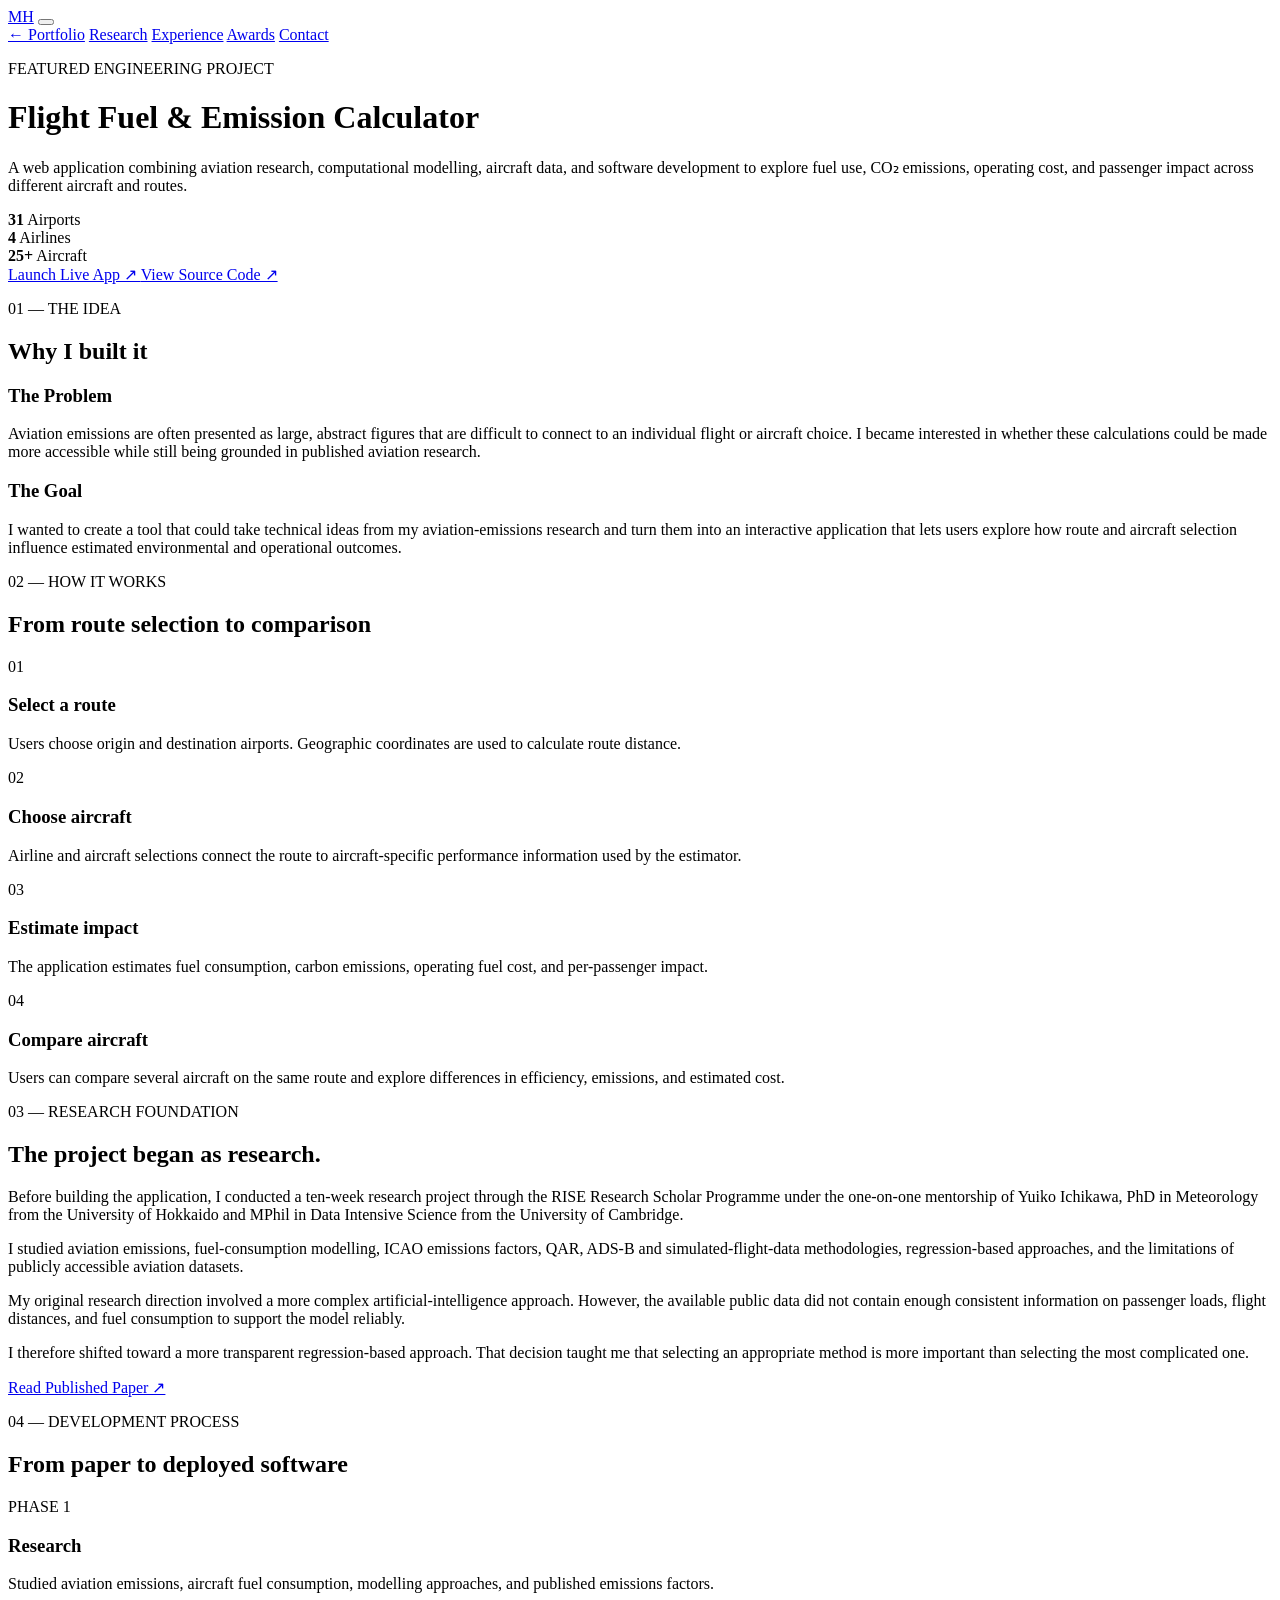
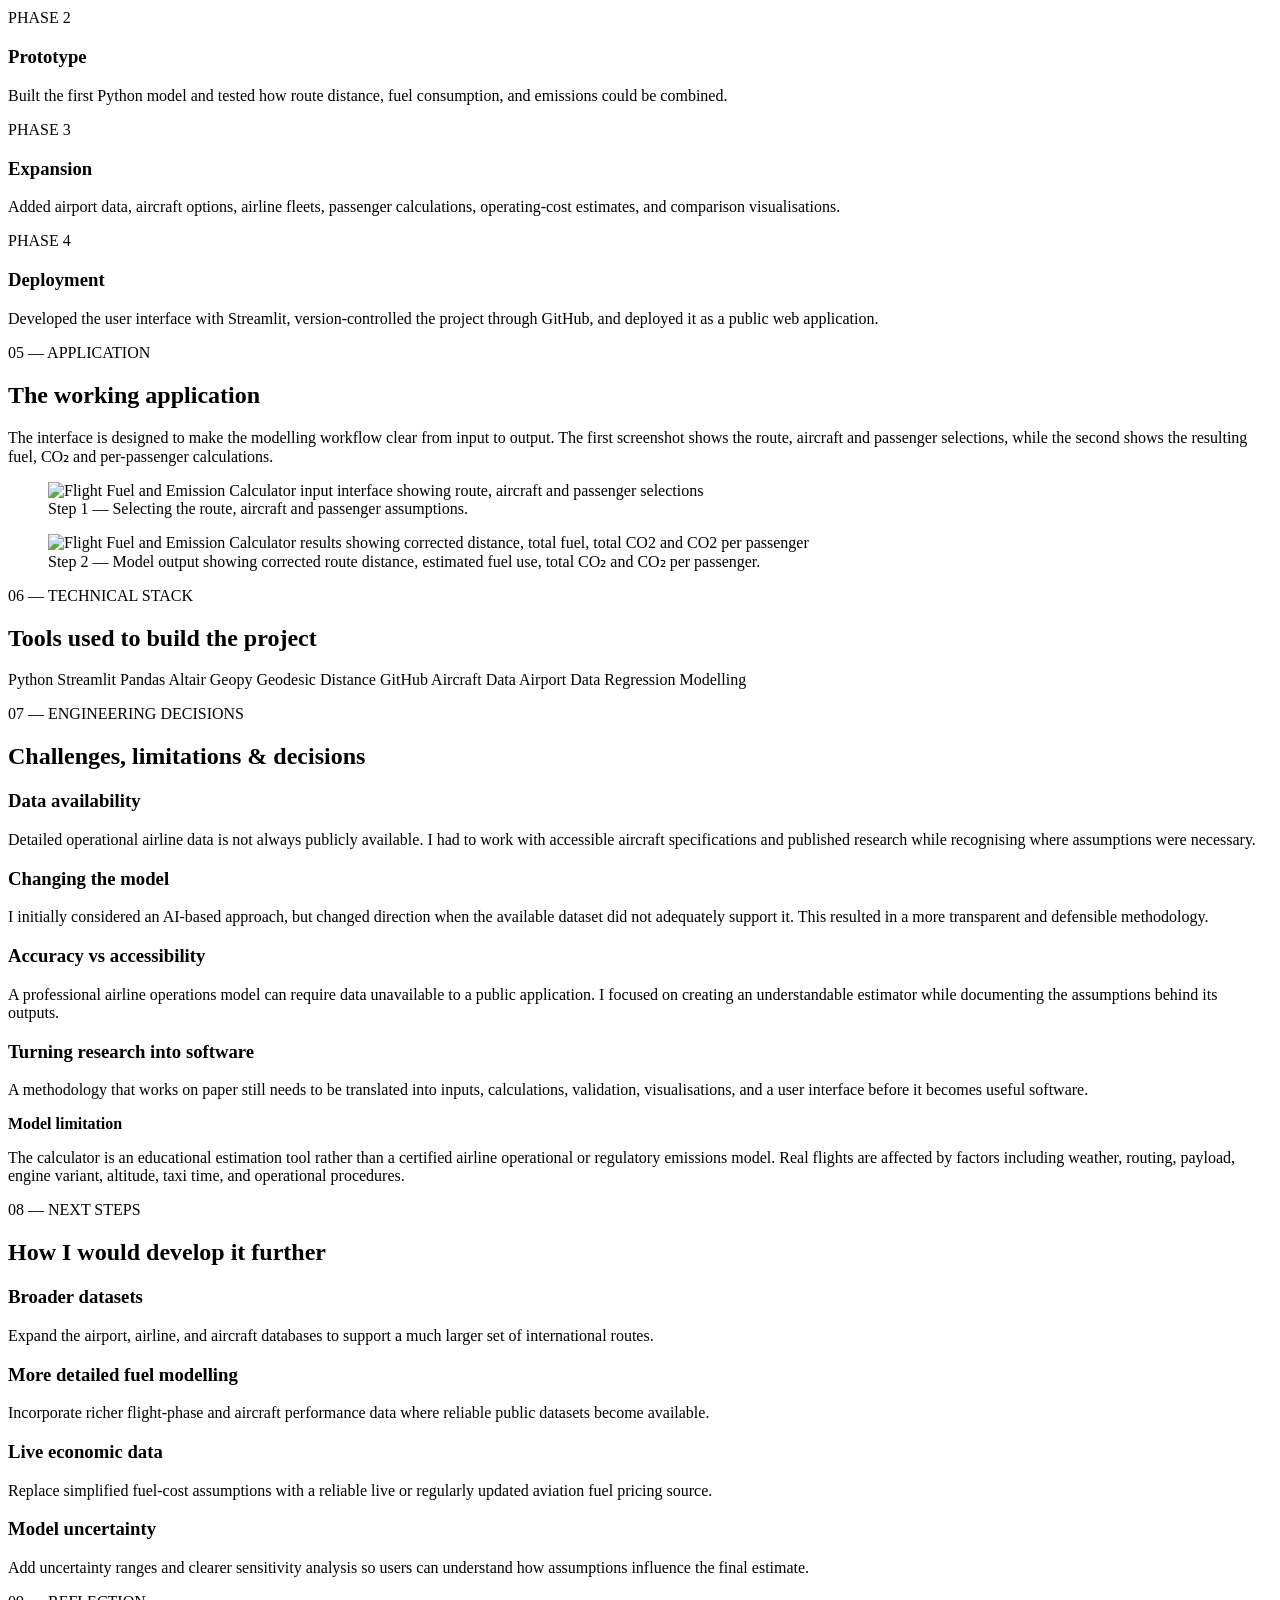
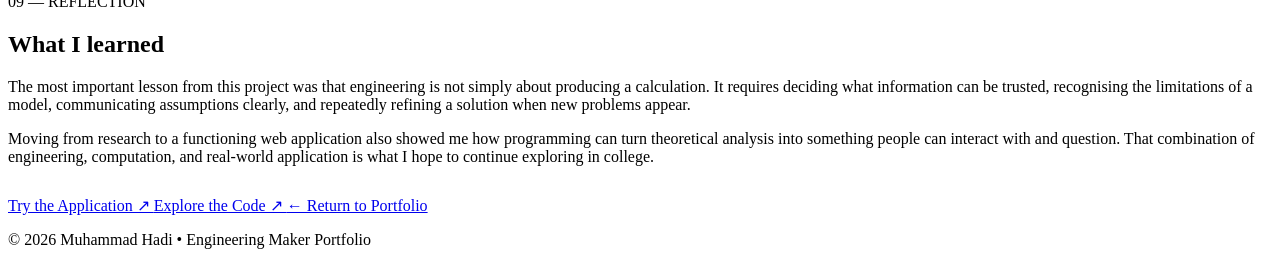
==== project.html @ b0a64456 "Update project.html" ====
<!DOCTYPE html>
<html lang="en">

<head>

    <meta charset="UTF-8">

    <meta name="viewport" content="width=device-width, initial-scale=1.0">

    <title>
        Flight Fuel & Emission Calculator | Muhammad Hadi
    </title>

    <meta
        name="description"
        content="A detailed case study of Muhammad Hadi's Flight Fuel and Emission Calculator, combining aviation research, computational modelling, and software development."
    >

    <link rel="preconnect" href="https://fonts.googleapis.com">

    <link rel="preconnect" href="https://fonts.gstatic.com" crossorigin>

    <link
        href="https://fonts.googleapis.com/css2?family=Poppins:wght@300;400;500;600;700;800&display=swap"
        rel="stylesheet"
    >

    <link rel="stylesheet" href="style.css">

</head>


<body>


<!-- NAVIGATION -->

<nav class="site-nav project-page-nav">

    <div class="nav-inner">

        <a class="brand" href="index.html">MH</a>

        <button
            class="menu-toggle"
            aria-label="Open navigation menu"
            aria-expanded="false"
            aria-controls="site-menu"
        >

            <span></span>
            <span></span>
            <span></span>

        </button>


        <div class="nav-links" id="site-menu">

            <a href="index.html">← Portfolio</a>

            <a href="index.html#research">Research</a>

            <a href="index.html#experience">Experience</a>

            <a href="index.html#awards">Awards</a>

            <a href="index.html#contact">Contact</a>

        </div>

    </div>

</nav>


<!-- PROJECT HERO -->

<header class="project-hero">

    <div class="project-hero-inner">

        <p class="eyebrow light-eyebrow">
            FEATURED ENGINEERING PROJECT
        </p>

        <h1>
            Flight Fuel &
            Emission Calculator
        </h1>

        <p>
            A web application combining aviation research,
            computational modelling, aircraft data, and software
            development to explore fuel use, CO₂ emissions,
            operating cost, and passenger impact across different
            aircraft and routes.
        </p>


        <div class="project-stats">

            <div class="stat">
                <strong>31</strong>
                <span>Airports</span>
            </div>

            <div class="stat">
                <strong>4</strong>
                <span>Airlines</span>
            </div>

            <div class="stat">
                <strong>25+</strong>
                <span>Aircraft</span>
            </div>

        </div>


        <div class="button-row">

            <a
                href="https://flight-emissions-app-g4cgwpxcgribp68v5itqky.streamlit.app/"
                target="_blank"
                rel="noopener noreferrer"
                class="btn"
            >
                Launch Live App ↗
            </a>

            <a
                href="https://github.com/mhadijaz69/flight-emissions-app"
                target="_blank"
                rel="noopener noreferrer"
                class="btn secondary"
            >
                View Source Code ↗
            </a>

        </div>

    </div>

</header>


<main>


<!-- WHY -->

<section class="case-section">

    <p class="eyebrow">01 — THE IDEA</p>

    <h2>
        Why I built it
    </h2>


    <div class="case-grid">

        <article class="case-card">

            <h3>The Problem</h3>

            <p>
                Aviation emissions are often presented as large,
                abstract figures that are difficult to connect to
                an individual flight or aircraft choice. I became
                interested in whether these calculations could be
                made more accessible while still being grounded in
                published aviation research.
            </p>

        </article>


        <article class="case-card">

            <h3>The Goal</h3>

            <p>
                I wanted to create a tool that could take technical
                ideas from my aviation-emissions research and turn
                them into an interactive application that lets
                users explore how route and aircraft selection
                influence estimated environmental and operational
                outcomes.
            </p>

        </article>

    </div>

</section>


<!-- HOW IT WORKS -->

<section class="case-section">

    <p class="eyebrow">02 — HOW IT WORKS</p>

    <h2>
        From route selection to comparison
    </h2>


    <div class="process-grid">

        <article class="process-card">

            <span class="process-number">01</span>

            <h3>Select a route</h3>

            <p>
                Users choose origin and destination airports.
                Geographic coordinates are used to calculate
                route distance.
            </p>

        </article>


        <article class="process-card">

            <span class="process-number">02</span>

            <h3>Choose aircraft</h3>

            <p>
                Airline and aircraft selections connect the route
                to aircraft-specific performance information used
                by the estimator.
            </p>

        </article>


        <article class="process-card">

            <span class="process-number">03</span>

            <h3>Estimate impact</h3>

            <p>
                The application estimates fuel consumption,
                carbon emissions, operating fuel cost, and
                per-passenger impact.
            </p>

        </article>


        <article class="process-card">

            <span class="process-number">04</span>

            <h3>Compare aircraft</h3>

            <p>
                Users can compare several aircraft on the same
                route and explore differences in efficiency,
                emissions, and estimated cost.
            </p>

        </article>

    </div>

</section>


<!-- RESEARCH -->

<section class="case-section">

    <p class="eyebrow">03 — RESEARCH FOUNDATION</p>

    <h2>
        The project began as research.
    </h2>

   <p>
    Before building the application, I conducted a ten-week research
    project through the RISE Research Scholar Programme under the
    one-on-one mentorship of Yuiko Ichikawa, PhD in Meteorology from
    the University of Hokkaido and MPhil in Data Intensive Science
    from the University of Cambridge.
</p>

<p>
    I studied aviation emissions, fuel-consumption modelling, ICAO
    emissions factors, QAR, ADS-B and simulated-flight-data methodologies,
    regression-based approaches, and the limitations of publicly accessible
    aviation datasets.
</p>

    <p>
        My original research direction involved a more complex
        artificial-intelligence approach. However, the available
        public data did not contain enough consistent information
        on passenger loads, flight distances, and fuel consumption
        to support the model reliably.
    </p>

    <p>
        I therefore shifted toward a more transparent
        regression-based approach. That decision taught me that
        selecting an appropriate method is more important than
        selecting the most complicated one.
    </p>


    <div class="button-row">

        <a
            href="https://www.ijfmr.com/research-paper.php?id=67871"
            target="_blank"
            rel="noopener noreferrer"
            class="btn"
        >
            Read Published Paper ↗
        </a>

    </div>

</section>


<!-- DEVELOPMENT -->

<section class="case-section">

    <p class="eyebrow">04 — DEVELOPMENT PROCESS</p>

    <h2>
        From paper to deployed software
    </h2>


    <div class="process-grid">

        <article class="process-card">

            <span class="process-number">PHASE 1</span>

            <h3>Research</h3>

            <p>
                Studied aviation emissions, aircraft fuel
                consumption, modelling approaches, and published
                emissions factors.
            </p>

        </article>


        <article class="process-card">

            <span class="process-number">PHASE 2</span>

            <h3>Prototype</h3>

            <p>
                Built the first Python model and tested how route
                distance, fuel consumption, and emissions could be
                combined.
            </p>

        </article>


        <article class="process-card">

            <span class="process-number">PHASE 3</span>

            <h3>Expansion</h3>

            <p>
                Added airport data, aircraft options, airline
                fleets, passenger calculations, operating-cost
                estimates, and comparison visualisations.
            </p>

        </article>


        <article class="process-card">

            <span class="process-number">PHASE 4</span>

            <h3>Deployment</h3>

            <p>
                Developed the user interface with Streamlit,
                version-controlled the project through GitHub,
                and deployed it as a public web application.
            </p>

        </article>

    </div>

</section>


<!-- SCREENSHOT -->

<section class="case-section">

    <p class="eyebrow">05 — APPLICATION</p>

    <h2>
        The working application
    </h2>

    <p>
        The interface is designed to make the modelling workflow clear
        from input to output. The first screenshot shows the route,
        aircraft and passenger selections, while the second shows the
        resulting fuel, CO₂ and per-passenger calculations.
    </p>

    <div class="project-screenshots">

        <figure>
            <img
                src="app-input.png"
                alt="Flight Fuel and Emission Calculator input interface showing route, aircraft and passenger selections"
            >

            <figcaption>
                Step 1 — Selecting the route, aircraft and passenger assumptions.
            </figcaption>
        </figure>

        <figure>
            <img
                src="app-output.png"
                alt="Flight Fuel and Emission Calculator results showing corrected distance, total fuel, total CO2 and CO2 per passenger"
            >

            <figcaption>
                Step 2 — Model output showing corrected route distance,
                estimated fuel use, total CO₂ and CO₂ per passenger.
            </figcaption>
        </figure>

    </div>

</section>


<!-- TECH STACK -->

<section class="case-section">

    <p class="eyebrow">06 — TECHNICAL STACK</p>

    <h2>
        Tools used to build the project
    </h2>


    <div class="skill-tags">

        <span>Python</span>
        <span>Streamlit</span>
        <span>Pandas</span>
        <span>Altair</span>
        <span>Geopy</span>
        <span>Geodesic Distance</span>
        <span>GitHub</span>
        <span>Aircraft Data</span>
        <span>Airport Data</span>
        <span>Regression Modelling</span>

    </div>

</section>


<!-- CHALLENGES -->

<section class="case-section">

    <p class="eyebrow">07 — ENGINEERING DECISIONS</p>

    <h2>
        Challenges, limitations & decisions
    </h2>


    <div class="case-grid">

        <article class="case-card">

            <h3>Data availability</h3>

            <p>
                Detailed operational airline data is not always
                publicly available. I had to work with accessible
                aircraft specifications and published research
                while recognising where assumptions were necessary.
            </p>

        </article>


        <article class="case-card">

            <h3>Changing the model</h3>

            <p>
                I initially considered an AI-based approach, but
                changed direction when the available dataset did
                not adequately support it. This resulted in a more
                transparent and defensible methodology.
            </p>

        </article>


        <article class="case-card">

            <h3>Accuracy vs accessibility</h3>

            <p>
                A professional airline operations model can require
                data unavailable to a public application. I focused
                on creating an understandable estimator while
                documenting the assumptions behind its outputs.
            </p>

        </article>


        <article class="case-card">

            <h3>Turning research into software</h3>

            <p>
                A methodology that works on paper still needs to be
                translated into inputs, calculations, validation,
                visualisations, and a user interface before it
                becomes useful software.
            </p>

        </article>

    </div>


    <div class="model-note">

        <strong>Model limitation</strong>

        <p>
            The calculator is an educational estimation tool rather
            than a certified airline operational or regulatory
            emissions model. Real flights are affected by factors
            including weather, routing, payload, engine variant,
            altitude, taxi time, and operational procedures.
        </p>

    </div>

</section>


<!-- FUTURE -->

<section class="case-section">

    <p class="eyebrow">08 — NEXT STEPS</p>

    <h2>
        How I would develop it further
    </h2>


    <div class="case-grid">

        <article class="case-card">

            <h3>Broader datasets</h3>

            <p>
                Expand the airport, airline, and aircraft databases
                to support a much larger set of international routes.
            </p>

        </article>


        <article class="case-card">

            <h3>More detailed fuel modelling</h3>

            <p>
                Incorporate richer flight-phase and aircraft
                performance data where reliable public datasets
                become available.
            </p>

        </article>


        <article class="case-card">

            <h3>Live economic data</h3>

            <p>
                Replace simplified fuel-cost assumptions with a
                reliable live or regularly updated aviation fuel
                pricing source.
            </p>

        </article>


        <article class="case-card">

            <h3>Model uncertainty</h3>

            <p>
                Add uncertainty ranges and clearer sensitivity
                analysis so users can understand how assumptions
                influence the final estimate.
            </p>

        </article>

    </div>

</section>


<!-- LEARNING -->

<section class="case-section">

    <p class="eyebrow">09 — REFLECTION</p>

    <h2>
        What I learned
    </h2>

    <p>
        The most important lesson from this project was that
        engineering is not simply about producing a calculation.
        It requires deciding what information can be trusted,
        recognising the limitations of a model, communicating
        assumptions clearly, and repeatedly refining a solution
        when new problems appear.
    </p>

    <p>
        Moving from research to a functioning web application also
        showed me how programming can turn theoretical analysis into
        something people can interact with and question. That
        combination of engineering, computation, and real-world
        application is what I hope to continue exploring in college.
    </p>


    <div class="button-row" style="margin-top: 30px;">

        <a
            href="https://flight-emissions-app-g4cgwpxcgribp68v5itqky.streamlit.app/"
            target="_blank"
            rel="noopener noreferrer"
            class="btn"
        >
            Try the Application ↗
        </a>

        <a
            href="https://github.com/mhadijaz69/flight-emissions-app"
            target="_blank"
            rel="noopener noreferrer"
            class="btn dark-btn"
        >
            Explore the Code ↗
        </a>

        <a href="index.html" class="text-link">
            ← Return to Portfolio
        </a>

    </div>

</section>


</main>


<footer>

    <p>
        © <span id="year">2026</span> Muhammad Hadi
        • Engineering Maker Portfolio
    </p>

</footer>


<script src="script.js"></script>

</body>

</html>
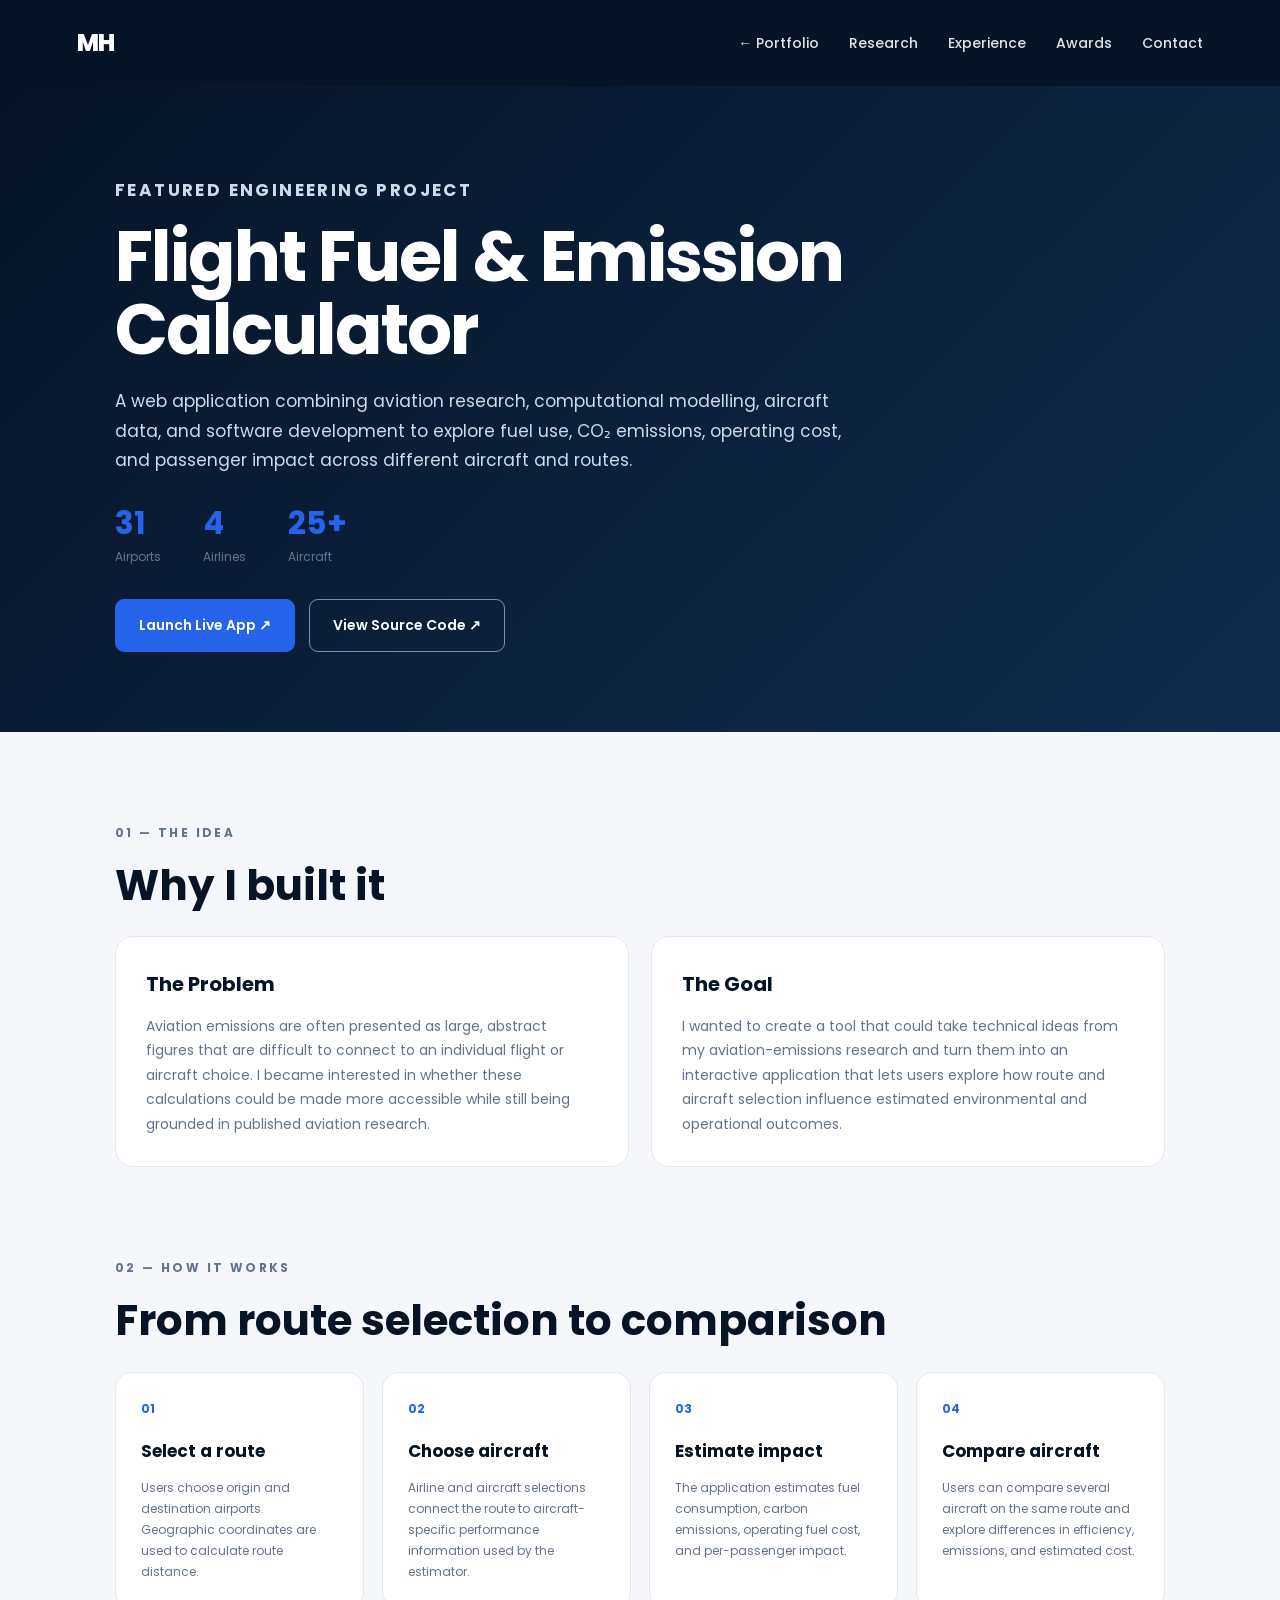
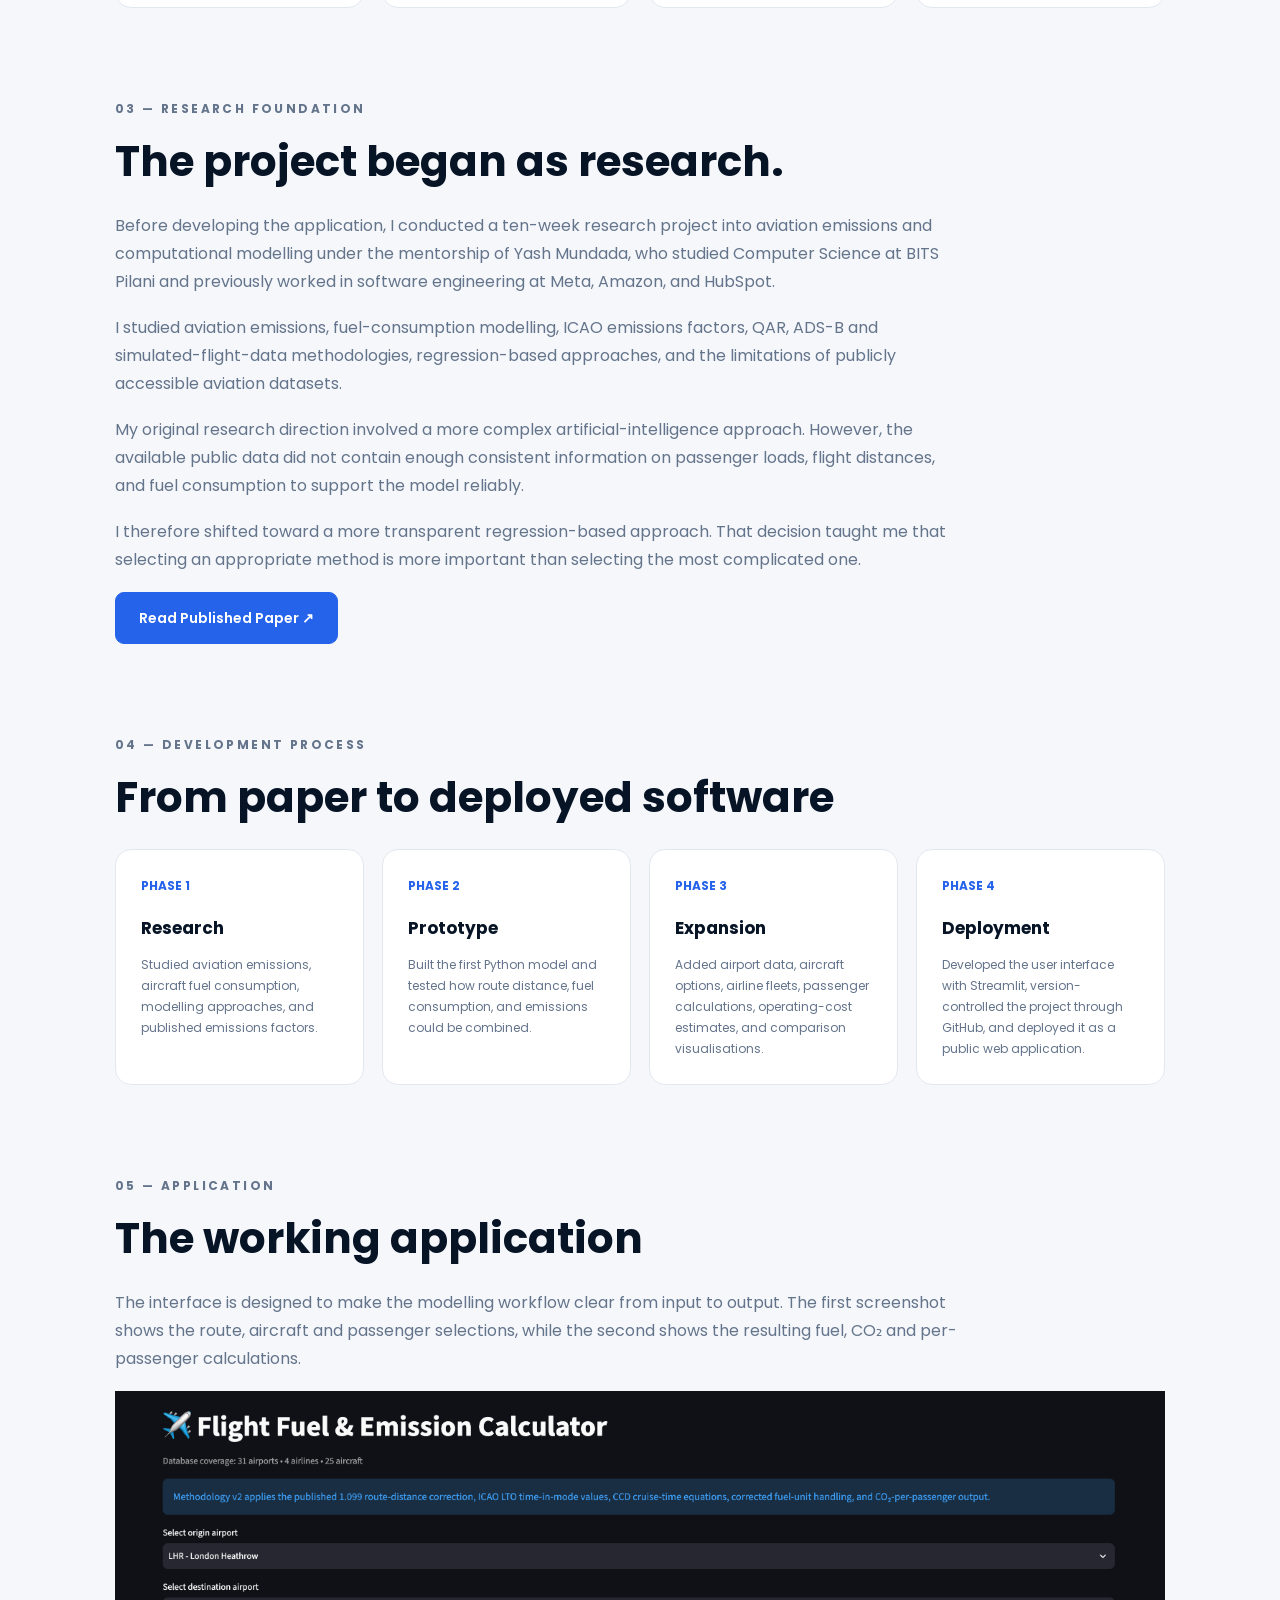
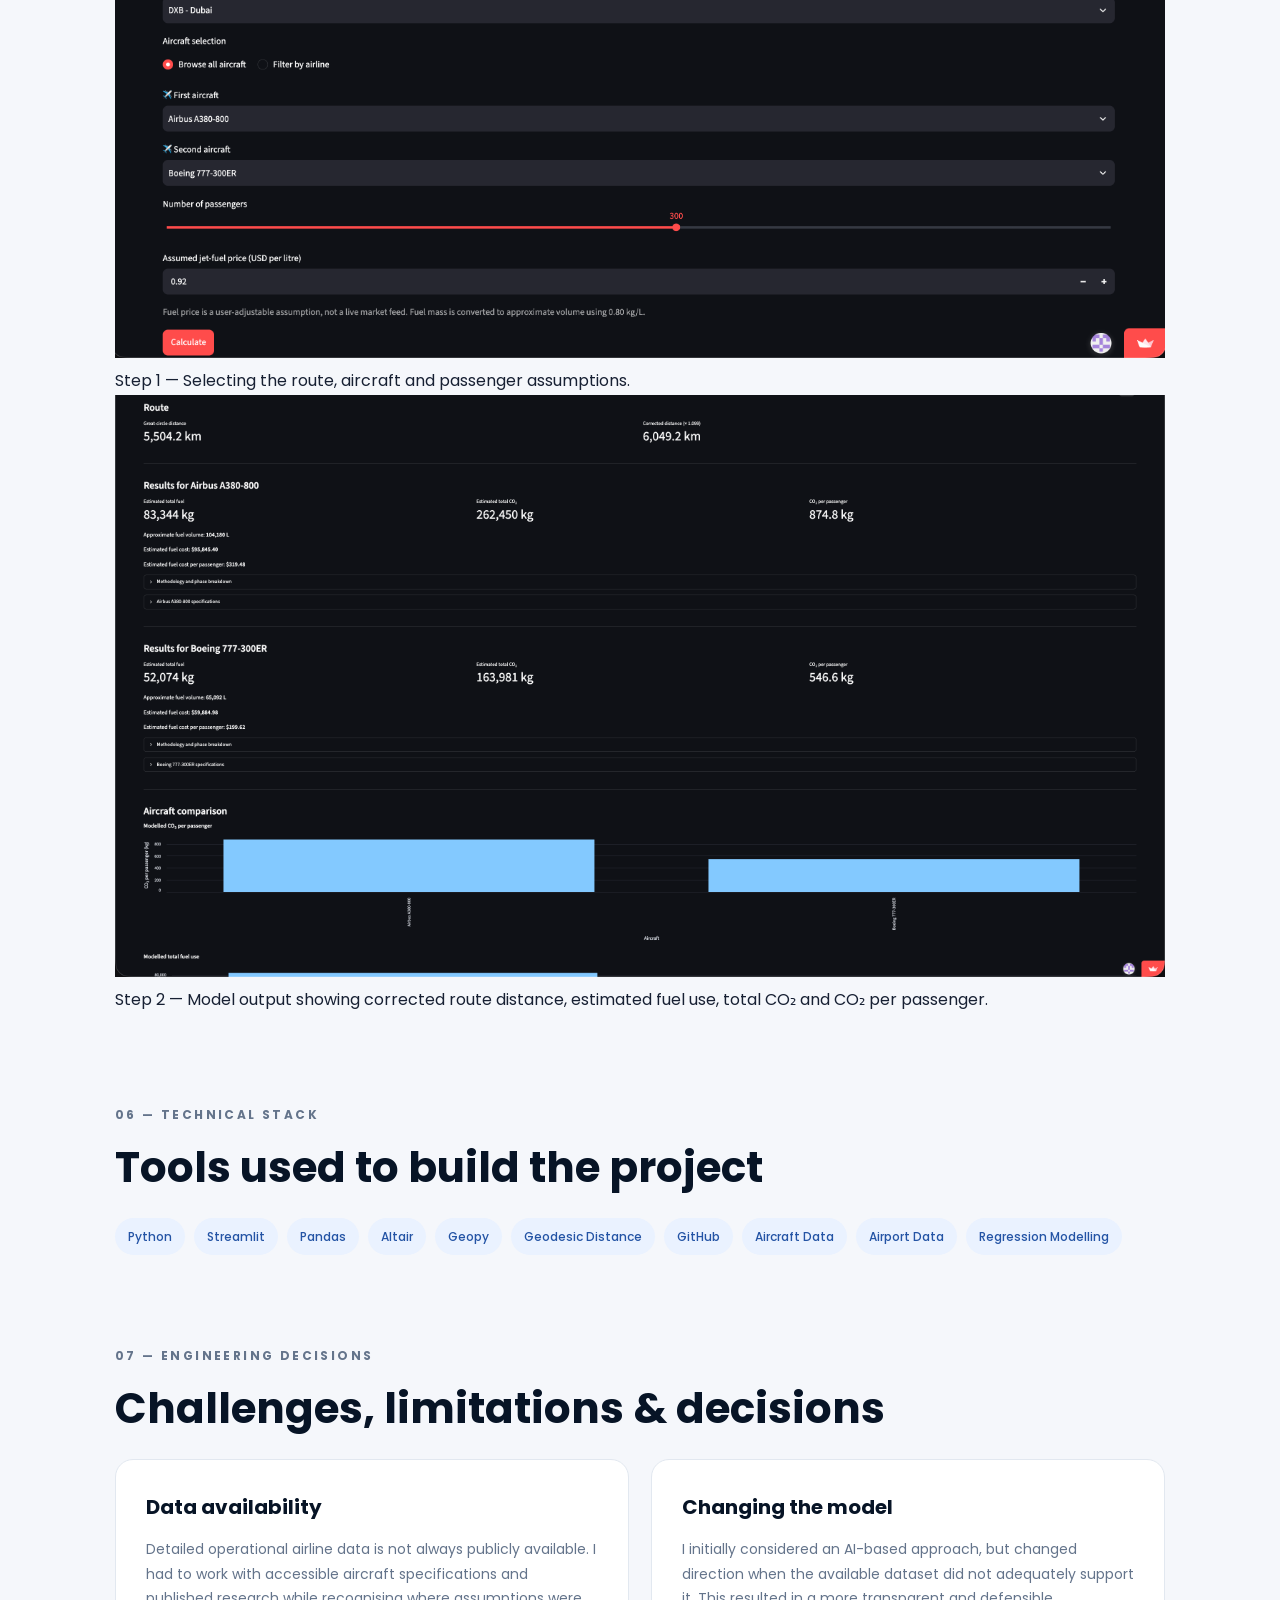
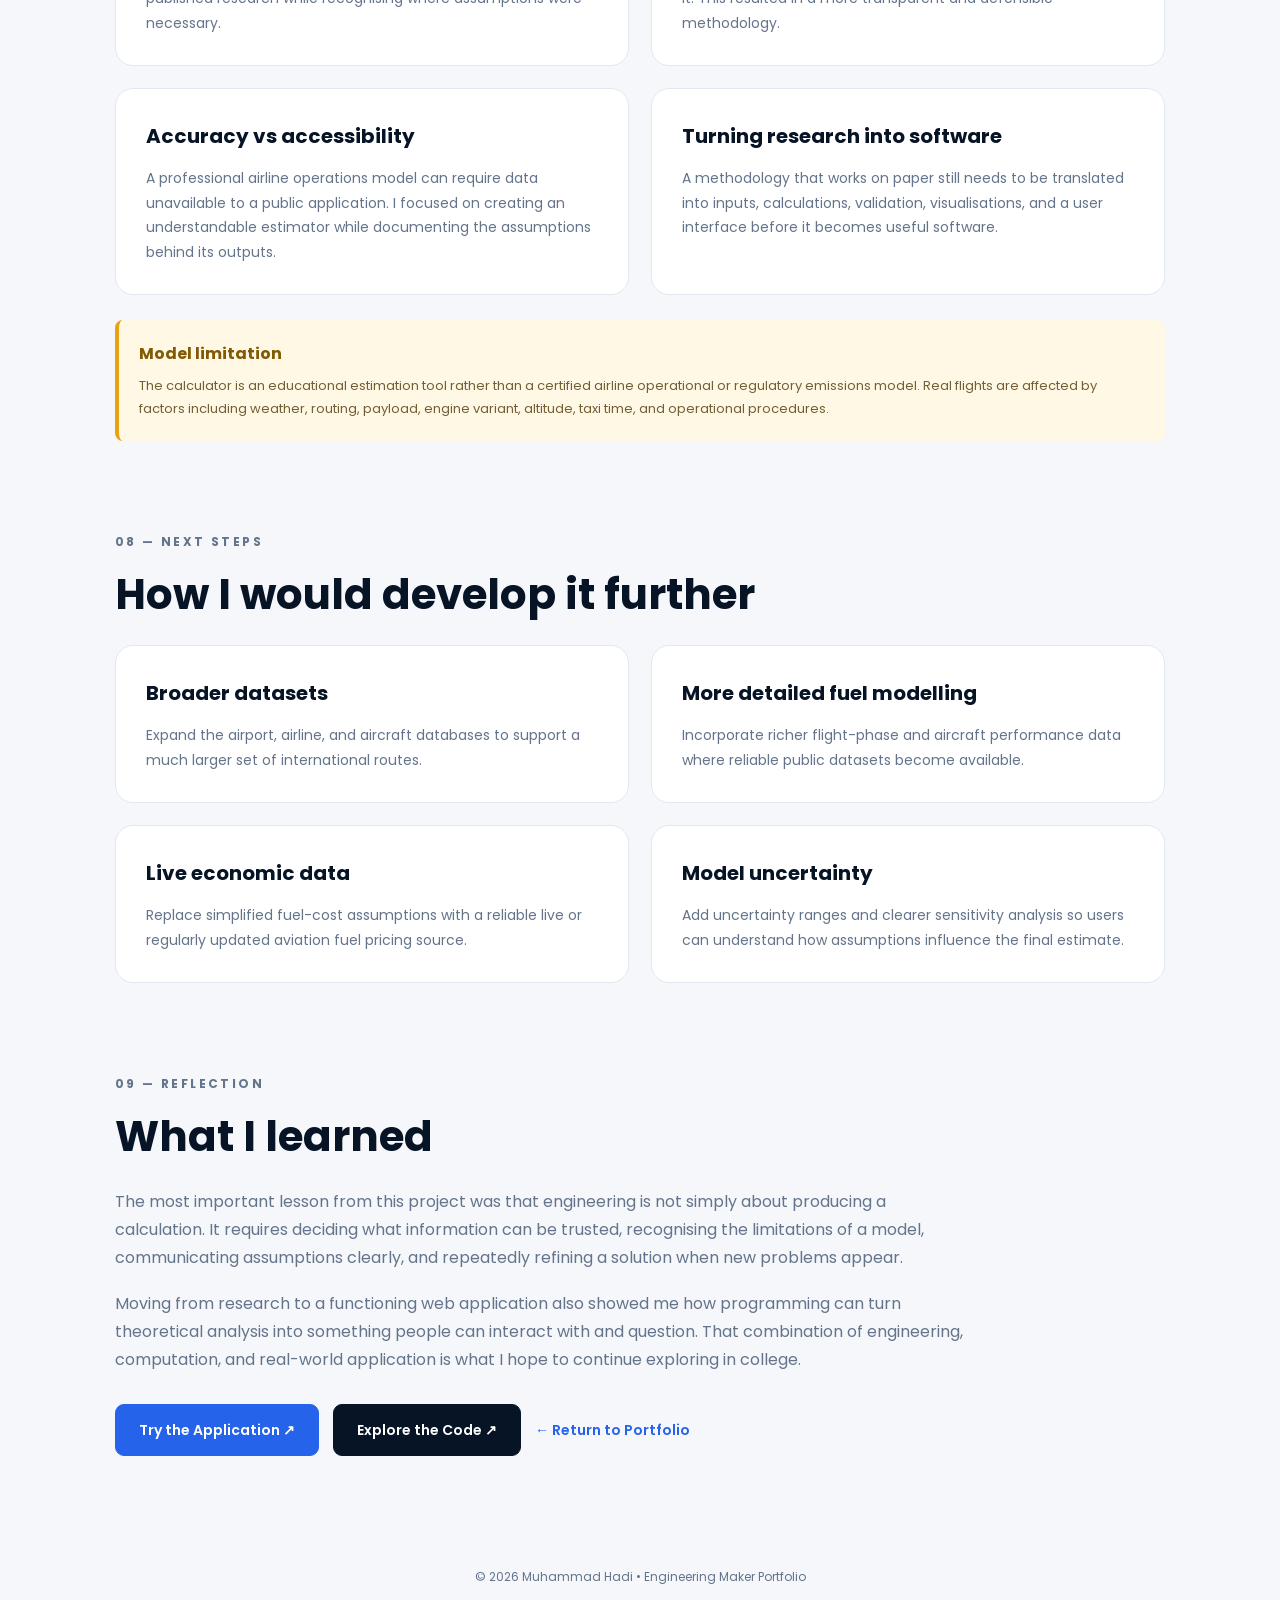
==== commit 03655b67: "Update project.html" ====
--- a/project.html
+++ b/project.html
@@ -285,12 +285,14 @@
     </h2>
 
    <p>
-    Before building the application, I conducted a ten-week research
-    project through the RISE Research Scholar Programme under the
-    one-on-one mentorship of Yuiko Ichikawa, PhD in Meteorology from
-    the University of Hokkaido and MPhil in Data Intensive Science
-    from the University of Cambridge.
+    
+    Before developing the application, I conducted a ten-week research
+    project into aviation emissions and computational modelling under
+    the mentorship of Yash Mundada, who studied Computer Science at
+    BITS Pilani and previously worked in software engineering at Meta,
+    Amazon, and HubSpot.
 </p>
+
 
 <p>
     I studied aviation emissions, fuel-consumption modelling, ICAO
--- a/style.css
+++ b/style.css
@@ -0,0 +1,1205 @@
+/* =========================================================
+   VARIABLES
+========================================================= */
+
+:root {
+    --navy: #071426;
+    --navy-light: #102542;
+    --blue: #2563eb;
+    --blue-dark: #1d4ed8;
+    --blue-light: #eaf2ff;
+
+    --text: #172033;
+    --muted: #64748b;
+
+    --background: #f5f7fb;
+    --white: #ffffff;
+    --border: #e2e8f0;
+
+    --shadow:
+        0 18px 50px rgba(15, 23, 42, 0.08);
+
+    --radius: 22px;
+}
+
+
+/* =========================================================
+   RESET
+========================================================= */
+
+* {
+    margin: 0;
+    padding: 0;
+    box-sizing: border-box;
+}
+
+html {
+    scroll-behavior: smooth;
+}
+
+body {
+    font-family: "Poppins", sans-serif;
+    background: var(--background);
+    color: var(--text);
+    line-height: 1.75;
+    overflow-x: hidden;
+}
+
+img {
+    max-width: 100%;
+}
+
+a {
+    color: inherit;
+}
+
+button,
+a {
+    -webkit-tap-highlight-color: transparent;
+}
+
+.skip-link {
+    position: absolute;
+    top: -60px;
+    left: 20px;
+    background: white;
+    color: black;
+    padding: 10px 15px;
+    z-index: 9999;
+}
+
+.skip-link:focus {
+    top: 20px;
+}
+
+
+/* =========================================================
+   NAVIGATION
+========================================================= */
+
+.site-nav {
+    position: absolute;
+    top: 0;
+    left: 0;
+    width: 100%;
+    z-index: 1000;
+    padding: 22px 6%;
+}
+
+.nav-inner {
+    max-width: 1250px;
+    margin: auto;
+    display: flex;
+    align-items: center;
+    justify-content: space-between;
+}
+
+.brand {
+    color: white;
+    text-decoration: none;
+    font-weight: 800;
+    font-size: 24px;
+    letter-spacing: -1px;
+}
+
+.nav-links {
+    display: flex;
+    align-items: center;
+    gap: 30px;
+}
+
+.nav-links a {
+    color: rgba(255,255,255,0.88);
+    text-decoration: none;
+    font-size: 14px;
+    font-weight: 500;
+    transition: 0.25s ease;
+}
+
+.nav-links a:hover {
+    color: #7db2ff;
+}
+
+.menu-toggle {
+    display: none;
+    background: transparent;
+    border: 0;
+    cursor: pointer;
+}
+
+.menu-toggle span {
+    display: block;
+    width: 26px;
+    height: 2px;
+    background: white;
+    margin: 6px 0;
+}
+
+
+/* =========================================================
+   HERO
+========================================================= */
+
+.hero {
+    min-height: 100vh;
+    position: relative;
+
+    display: flex;
+    align-items: center;
+
+    background:
+        linear-gradient(
+            90deg,
+            rgba(5, 14, 29, 0.98) 0%,
+            rgba(5, 14, 29, 0.96) 35%,
+            rgba(5, 14, 29, 0.78) 52%,
+            rgba(5, 14, 29, 0.35) 72%,
+            rgba(5, 14, 29, 0.12) 100%
+        ),
+        url("hero-image.png");
+
+    background-size: cover;
+    background-position: right center;
+    background-repeat: no-repeat;
+
+    padding: 120px 8% 90px;
+}
+
+.hero-content {
+    width: 48%;
+    max-width: 650px;
+    color: white;
+}
+
+.eyebrow {
+    color: var(--blue);
+    font-size: 12px;
+    font-weight: 700;
+    letter-spacing: 2.4px;
+    margin-bottom: 14px;
+}
+
+.light-eyebrow {
+    color: #78adff;
+}
+
+.hero h1 {
+    font-size: clamp(56px, 7vw, 88px);
+    line-height: 0.98;
+    letter-spacing: -4px;
+    margin-bottom: 25px;
+}
+
+.hero h2 {
+    color: #78adff;
+    font-size: clamp(25px, 3vw, 37px);
+    line-height: 1.3;
+    margin-bottom: 28px;
+}
+
+.hero-lead {
+    max-width: 590px;
+    font-size: 18px;
+    color: #d7deeb;
+    margin-bottom: 35px;
+}
+
+.hero-buttons,
+.button-row {
+    display: flex;
+    align-items: center;
+    gap: 14px;
+    flex-wrap: wrap;
+}
+
+.hero-tags {
+    margin-top: 36px;
+    display: flex;
+    flex-wrap: wrap;
+    gap: 10px;
+}
+
+.hero-tags span {
+    border: 1px solid rgba(255,255,255,0.22);
+    color: #dce6f5;
+    border-radius: 100px;
+    padding: 7px 14px;
+    font-size: 12px;
+}
+
+
+/* =========================================================
+   BUTTONS
+========================================================= */
+
+.btn {
+    display: inline-block;
+    padding: 13px 23px;
+    border-radius: 9px;
+
+    background: var(--blue);
+    color: white;
+
+    text-decoration: none;
+    font-weight: 600;
+    font-size: 14px;
+
+    border: 1px solid var(--blue);
+
+    transition:
+        transform 0.2s ease,
+        background 0.2s ease,
+        box-shadow 0.2s ease;
+}
+
+.btn:hover {
+    background: var(--blue-dark);
+    transform: translateY(-2px);
+    box-shadow: 0 10px 25px rgba(37,99,235,0.25);
+}
+
+.secondary {
+    background: transparent;
+    border-color: rgba(255,255,255,0.5);
+}
+
+.secondary:hover {
+    background: white;
+    color: var(--navy);
+    border-color: white;
+}
+
+.dark-btn {
+    background: var(--navy);
+    border-color: var(--navy);
+}
+
+.dark-btn:hover {
+    background: #122540;
+}
+
+.text-link {
+    color: var(--blue);
+    font-weight: 600;
+    font-size: 14px;
+    text-decoration: none;
+}
+
+.text-link:hover {
+    text-decoration: underline;
+}
+
+
+/* =========================================================
+   GENERAL SECTIONS
+========================================================= */
+
+.content-section {
+    width: min(1120px, 88%);
+    margin: 110px auto;
+}
+
+.section-heading {
+    max-width: 770px;
+    margin-bottom: 45px;
+}
+
+.section-heading h2 {
+    font-size: clamp(34px, 4vw, 48px);
+    line-height: 1.15;
+    letter-spacing: -1.5px;
+    color: var(--navy);
+    margin-bottom: 18px;
+}
+
+.section-intro {
+    color: var(--muted);
+    font-size: 17px;
+}
+
+.card-label {
+    color: var(--blue);
+    font-size: 11px;
+    font-weight: 700;
+    letter-spacing: 1.8px;
+    margin-bottom: 12px;
+}
+
+
+/* =========================================================
+   ABOUT
+========================================================= */
+
+.about-grid {
+    display: grid;
+    grid-template-columns: 1.6fr 0.8fr;
+    gap: 55px;
+    align-items: start;
+}
+
+.about-copy p {
+    font-size: 17px;
+    color: #3b465b;
+    margin-bottom: 20px;
+}
+
+.focus-card {
+    background: var(--navy);
+    color: white;
+    padding: 32px;
+    border-radius: var(--radius);
+    box-shadow: var(--shadow);
+}
+
+.focus-card h3 {
+    font-size: 23px;
+    margin-bottom: 22px;
+}
+
+.focus-list {
+    display: flex;
+    flex-wrap: wrap;
+    gap: 9px;
+}
+
+.focus-list span {
+    background: rgba(255,255,255,0.08);
+    border: 1px solid rgba(255,255,255,0.1);
+    padding: 8px 12px;
+    border-radius: 100px;
+    font-size: 12px;
+}
+
+
+/* =========================================================
+   PROJECT
+========================================================= */
+
+.project-showcase {
+    background: white;
+    border-radius: var(--radius);
+    box-shadow: var(--shadow);
+    overflow: hidden;
+
+    display: grid;
+    grid-template-columns: 1.1fr 0.9fr;
+}
+
+.project-copy {
+    padding: 50px;
+}
+
+.project-copy h3 {
+    font-size: 29px;
+    line-height: 1.3;
+    margin-bottom: 18px;
+    color: var(--navy);
+}
+
+.project-copy > p {
+    color: var(--muted);
+}
+
+.project-stats {
+    display: flex;
+    gap: 42px;
+    margin: 32px 0;
+}
+
+.stat {
+    display: flex;
+    flex-direction: column;
+}
+
+.stat strong {
+    color: var(--blue);
+    font-size: 31px;
+    line-height: 1;
+}
+
+.stat span {
+    color: var(--muted);
+    font-size: 12px;
+    margin-top: 7px;
+}
+
+.project-thumbnail {
+    position: relative;
+    min-height: 420px;
+    background: #edf2f9;
+    overflow: hidden;
+}
+
+.project-thumbnail img {
+    width: 100%;
+    height: 100%;
+    min-height: 420px;
+    object-fit: cover;
+    object-position: top center;
+    display: block;
+}
+
+.thumbnail-caption {
+    position: absolute;
+    bottom: 18px;
+    left: 18px;
+
+    padding: 8px 12px;
+    border-radius: 7px;
+
+    color: white;
+    background: rgba(7,20,38,0.86);
+
+    font-size: 11px;
+}
+
+
+/* =========================================================
+   RESEARCH
+========================================================= */
+
+.research-card {
+    display: grid;
+    grid-template-columns: 1.5fr 0.8fr;
+    gap: 55px;
+
+    background: white;
+    padding: 50px;
+    border-radius: var(--radius);
+    box-shadow: var(--shadow);
+}
+
+.status-badge {
+    display: inline-block;
+    background: #e8f5ec;
+    color: #18753c;
+    border-radius: 100px;
+    padding: 7px 13px;
+    font-size: 11px;
+    font-weight: 700;
+    margin-bottom: 20px;
+}
+
+.research-details h3 {
+    color: var(--navy);
+    font-size: 28px;
+    line-height: 1.35;
+    margin-bottom: 12px;
+}
+
+.publication-line {
+    color: var(--blue);
+    font-weight: 600;
+    font-size: 14px;
+    margin-bottom: 24px;
+}
+
+.mentor-line {
+    color: var(--navy);
+    font-weight: 600;
+    font-size: 14px;
+    margin-bottom: 4px;
+}
+
+.mentor-credentials {
+    color: var(--muted);
+    font-size: 12px;
+    margin-bottom: 24px;
+}
+
+.research-details > p:not(.publication-line) {
+    color: var(--muted);
+    margin-bottom: 17px;
+}
+
+.research-details .button-row {
+    margin-top: 28px;
+}
+
+.research-journey {
+    padding-left: 35px;
+    border-left: 1px solid var(--border);
+}
+
+.journey-item {
+    display: grid;
+    grid-template-columns: 38px 1fr;
+    gap: 14px;
+    margin-bottom: 24px;
+}
+
+.journey-item span {
+    color: var(--blue);
+    font-weight: 700;
+    font-size: 12px;
+}
+
+.journey-item p {
+    color: #475569;
+    font-size: 14px;
+}
+
+
+/* =========================================================
+   EXPERIENCE
+========================================================= */
+
+.experience-grid {
+    display: grid;
+    grid-template-columns: repeat(2, 1fr);
+    gap: 22px;
+}
+
+.experience-card {
+    background: white;
+    padding: 32px;
+    border-radius: 18px;
+    border: 1px solid var(--border);
+    transition: 0.25s ease;
+}
+
+.experience-card:hover {
+    transform: translateY(-4px);
+    box-shadow: var(--shadow);
+}
+
+.experience-card h3 {
+    color: var(--navy);
+    font-size: 21px;
+    margin-bottom: 6px;
+}
+
+.experience-meta {
+    color: var(--blue);
+    font-size: 12px;
+    font-weight: 600;
+    margin-bottom: 16px;
+}
+
+.experience-card > p:last-child {
+    color: var(--muted);
+    font-size: 14px;
+}
+
+
+/* =========================================================
+   AWARDS
+========================================================= */
+
+.award-grid {
+    display: grid;
+    grid-template-columns: repeat(3, 1fr);
+    gap: 20px;
+}
+
+.award-card {
+    background: white;
+    padding: 28px;
+    min-height: 205px;
+
+    border-radius: 18px;
+    border: 1px solid var(--border);
+    border-top: 4px solid var(--blue);
+
+    transition: 0.25s ease;
+}
+
+.award-card:hover {
+    transform: translateY(-5px);
+    box-shadow: var(--shadow);
+}
+
+.award-year {
+    display: block;
+    color: var(--muted);
+    font-size: 11px;
+    font-weight: 700;
+    margin-bottom: 14px;
+}
+
+.award-card h3 {
+    color: var(--navy);
+    font-size: 17px;
+    line-height: 1.4;
+    margin-bottom: 16px;
+}
+
+.award-card strong {
+    display: block;
+    color: var(--blue);
+    font-size: 16px;
+    margin-bottom: 5px;
+}
+
+.award-card p {
+    color: var(--muted);
+    font-size: 12px;
+}
+
+.additional-awards {
+    margin-top: 25px;
+    background: white;
+    border: 1px solid var(--border);
+    border-radius: 14px;
+}
+
+.additional-awards summary {
+    cursor: pointer;
+    padding: 19px 24px;
+    color: var(--blue);
+    font-size: 14px;
+    font-weight: 600;
+}
+
+.additional-awards-grid {
+    border-top: 1px solid var(--border);
+    padding: 25px;
+
+    display: grid;
+    grid-template-columns: repeat(2, 1fr);
+    gap: 20px;
+}
+
+.additional-awards-grid div {
+    display: flex;
+    flex-direction: column;
+    gap: 5px;
+}
+
+.additional-awards-grid strong {
+    font-size: 14px;
+}
+
+.additional-awards-grid span {
+    color: var(--muted);
+    font-size: 12px;
+}
+
+
+/* =========================================================
+   SKILLS
+========================================================= */
+
+.skills-wrapper {
+    display: grid;
+    grid-template-columns: repeat(2, 1fr);
+    gap: 25px;
+}
+
+.skill-group {
+    background: white;
+    border-radius: 18px;
+    border: 1px solid var(--border);
+    padding: 30px;
+}
+
+.skill-group h3 {
+    color: var(--navy);
+    font-size: 18px;
+    margin-bottom: 20px;
+}
+
+.skill-tags {
+    display: flex;
+    flex-wrap: wrap;
+    gap: 9px;
+}
+
+.skill-tags span {
+    background: var(--blue-light);
+    color: #2454a5;
+
+    border-radius: 100px;
+    padding: 8px 13px;
+
+    font-size: 12px;
+    font-weight: 500;
+}
+
+
+/* =========================================================
+   CONTACT
+========================================================= */
+
+.contact-section {
+    background: var(--navy);
+    width: min(1120px, 88%);
+    margin: 120px auto 60px;
+
+    padding: 60px;
+
+    color: white;
+    border-radius: 24px;
+}
+
+.contact-section h2 {
+    font-size: clamp(36px, 5vw, 54px);
+    margin-bottom: 10px;
+}
+
+.contact-section > p:not(.eyebrow) {
+    color: #c4cfdf;
+    max-width: 650px;
+}
+
+.contact-links {
+    display: grid;
+    grid-template-columns: repeat(3, 1fr);
+    gap: 15px;
+    margin-top: 35px;
+}
+
+.contact-card {
+    text-decoration: none;
+
+    background: rgba(255,255,255,0.07);
+    border: 1px solid rgba(255,255,255,0.12);
+
+    padding: 20px;
+    border-radius: 13px;
+
+    transition: 0.2s ease;
+}
+
+.contact-card:hover {
+    background: rgba(255,255,255,0.12);
+    transform: translateY(-3px);
+}
+
+.contact-card span {
+    display: block;
+    color: #82b3ff;
+    font-size: 10px;
+    font-weight: 700;
+    letter-spacing: 1.2px;
+    margin-bottom: 7px;
+}
+
+.contact-card strong {
+    font-size: 12px;
+}
+
+
+/* =========================================================
+   FOOTER
+========================================================= */
+
+footer {
+    text-align: center;
+    color: var(--muted);
+    padding: 20px 20px 45px;
+    font-size: 12px;
+}
+
+
+/* =========================================================
+   PROJECT PAGE
+========================================================= */
+
+.project-page-nav {
+    position: relative;
+    background: var(--navy);
+}
+
+.project-hero {
+    padding: 90px 8% 80px;
+    background:
+        linear-gradient(
+            135deg,
+            #071426,
+            #102b4e
+        );
+
+    color: white;
+}
+
+.project-hero-inner {
+    width: min(1050px, 100%);
+    margin: auto;
+}
+
+.project-hero h1 {
+    max-width: 850px;
+
+    font-size: clamp(42px, 6vw, 70px);
+    line-height: 1.05;
+    letter-spacing: -2px;
+
+    margin-bottom: 20px;
+}
+
+.project-hero p {
+    max-width: 760px;
+    color: #cfdae8;
+    font-size: 17px;
+}
+
+.project-hero .button-row {
+    margin-top: 30px;
+}
+
+.case-section {
+    width: min(1050px, 88%);
+    margin: 90px auto;
+}
+
+.case-section h2 {
+    color: var(--navy);
+    font-size: clamp(30px, 4vw, 42px);
+    line-height: 1.2;
+    margin-bottom: 25px;
+}
+
+.case-section > p {
+    color: var(--muted);
+    max-width: 850px;
+    margin-bottom: 18px;
+}
+
+.case-grid {
+    display: grid;
+    grid-template-columns: repeat(2, 1fr);
+    gap: 22px;
+}
+
+.case-card {
+    background: white;
+    border: 1px solid var(--border);
+    padding: 30px;
+    border-radius: 18px;
+}
+
+.case-card h3 {
+    color: var(--navy);
+    font-size: 20px;
+    margin-bottom: 12px;
+}
+
+.case-card p {
+    color: var(--muted);
+    font-size: 14px;
+}
+
+.process-grid {
+    display: grid;
+    grid-template-columns: repeat(4, 1fr);
+    gap: 18px;
+}
+
+.process-card {
+    background: white;
+    border-radius: 16px;
+    padding: 25px;
+    border: 1px solid var(--border);
+}
+
+.process-number {
+    color: var(--blue);
+    font-size: 12px;
+    font-weight: 700;
+    display: block;
+    margin-bottom: 18px;
+}
+
+.process-card h3 {
+    font-size: 17px;
+    color: var(--navy);
+    margin-bottom: 10px;
+}
+
+.process-card p {
+    color: var(--muted);
+    font-size: 12px;
+}
+
+.app-shot-shell {
+    background: #dce5f0;
+    padding: 14px;
+    border-radius: 20px;
+    box-shadow: var(--shadow);
+
+    max-height: 650px;
+    overflow-y: auto;
+}
+
+.app-shot-shell img {
+    display: block;
+    width: 100%;
+    border-radius: 11px;
+}
+
+.model-note {
+    margin-top: 25px;
+    background: #fff8e5;
+    border-left: 4px solid #e8a315;
+    padding: 20px;
+    border-radius: 8px;
+}
+
+.model-note strong {
+    color: #825a05;
+}
+
+.model-note p {
+    margin-top: 7px;
+    color: #725f35;
+    font-size: 13px;
+}
+
+
+/* =========================================================
+   TABLET
+========================================================= */
+
+@media (max-width: 950px) {
+
+    .hero {
+        padding-left: 7%;
+        padding-right: 7%;
+        background-position: 65% center;
+    }
+
+    .hero-content {
+        width: 65%;
+    }
+
+    .about-grid,
+    .project-showcase,
+    .research-card {
+        grid-template-columns: 1fr;
+    }
+
+    .project-thumbnail {
+        min-height: 330px;
+    }
+
+    .project-thumbnail img {
+        min-height: 330px;
+        max-height: 420px;
+    }
+
+    .research-journey {
+        padding-left: 0;
+        padding-top: 30px;
+        border-left: 0;
+        border-top: 1px solid var(--border);
+    }
+
+    .award-grid {
+        grid-template-columns: repeat(2, 1fr);
+    }
+
+    .process-grid {
+        grid-template-columns: repeat(2, 1fr);
+    }
+
+    .contact-links {
+        grid-template-columns: 1fr;
+    }
+
+}
+
+
+/* =========================================================
+   MOBILE
+========================================================= */
+
+@media (max-width: 720px) {
+
+    .site-nav {
+        padding: 18px 24px;
+    }
+
+    .menu-toggle {
+        display: block;
+    }
+
+    .nav-links {
+        position: absolute;
+        top: 67px;
+        right: 22px;
+
+        width: min(270px, calc(100vw - 44px));
+
+        background: rgba(7,20,38,0.97);
+
+        padding: 18px;
+        border-radius: 14px;
+
+        display: none;
+        flex-direction: column;
+        align-items: flex-start;
+        gap: 8px;
+
+        box-shadow: 0 15px 40px rgba(0,0,0,0.25);
+    }
+
+    .nav-links.open {
+        display: flex;
+    }
+
+    .nav-links a {
+        width: 100%;
+        padding: 10px 8px;
+    }
+
+    .hero {
+        min-height: 100vh;
+
+        padding:
+            120px
+            24px
+            65px;
+
+        background-position: 68% center;
+    }
+
+    .hero::before {
+        content: "";
+        position: absolute;
+        inset: 0;
+        background: rgba(5,14,29,0.18);
+    }
+
+    .hero-content {
+        position: relative;
+        z-index: 2;
+        width: 100%;
+    }
+
+    .hero h1 {
+        font-size: 52px;
+        letter-spacing: -2px;
+    }
+
+    .hero h2 {
+        font-size: 25px;
+    }
+
+    .hero-lead {
+        font-size: 15px;
+    }
+
+    .hero-buttons {
+        align-items: stretch;
+        flex-direction: column;
+        max-width: 280px;
+    }
+
+    .hero-buttons .btn {
+        text-align: center;
+    }
+
+    .content-section {
+        width: 90%;
+        margin: 75px auto;
+    }
+
+    .section-heading {
+        margin-bottom: 30px;
+    }
+
+    .about-grid {
+        gap: 25px;
+    }
+
+    .project-copy {
+        padding: 30px 25px;
+    }
+
+    .project-stats {
+        gap: 25px;
+        flex-wrap: wrap;
+    }
+
+    .button-row {
+        align-items: flex-start;
+    }
+
+    .research-card {
+        padding: 30px 25px;
+        gap: 30px;
+    }
+
+    .experience-grid,
+    .award-grid,
+    .skills-wrapper,
+    .additional-awards-grid,
+    .case-grid,
+    .process-grid {
+        grid-template-columns: 1fr;
+    }
+
+    .contact-section {
+        width: 90%;
+        padding: 38px 25px;
+        margin-top: 80px;
+    }
+
+    .project-hero {
+        padding:
+            70px
+            25px
+            65px;
+    }
+
+    .project-hero h1 {
+        font-size: 43px;
+    }
+
+    .case-section {
+        width: 90%;
+        margin: 70px auto;
+    }
+
+}
+
+/* ---------- PROJECT IMAGES ---------- */
+/* ---------- PROJECT IMAGES ---------- */
+
+.featured-project-card{
+    display:flex;
+    justify-content:space-between;
+    align-items:center;
+    gap:40px;
+    flex-wrap:nowrap;
+}
+
+.project-left{
+    flex:1;
+    min-width:0;
+}
+
+.project-right{
+    width:320px;
+    display:flex;
+    flex-direction:column;
+    gap:14px;
+    align-items:center;
+    flex-shrink:0;
+}
+
+.project-shot{
+    width:100%;
+    background:#f8fafc;
+    border-radius:14px;
+    padding:10px;
+    box-shadow:0 8px 20px rgba(0,0,0,.08);
+    text-align:center;
+}
+
+.project-shot img{
+    width:100%;
+    height:160px;
+    object-fit:cover;
+    object-position:top center;
+    border-radius:10px;
+    display:block;
+}
+
+.project-shot p{
+    margin-top:8px;
+    font-size:14px;
+    color:#64748B;
+    margin-bottom:0;
+}
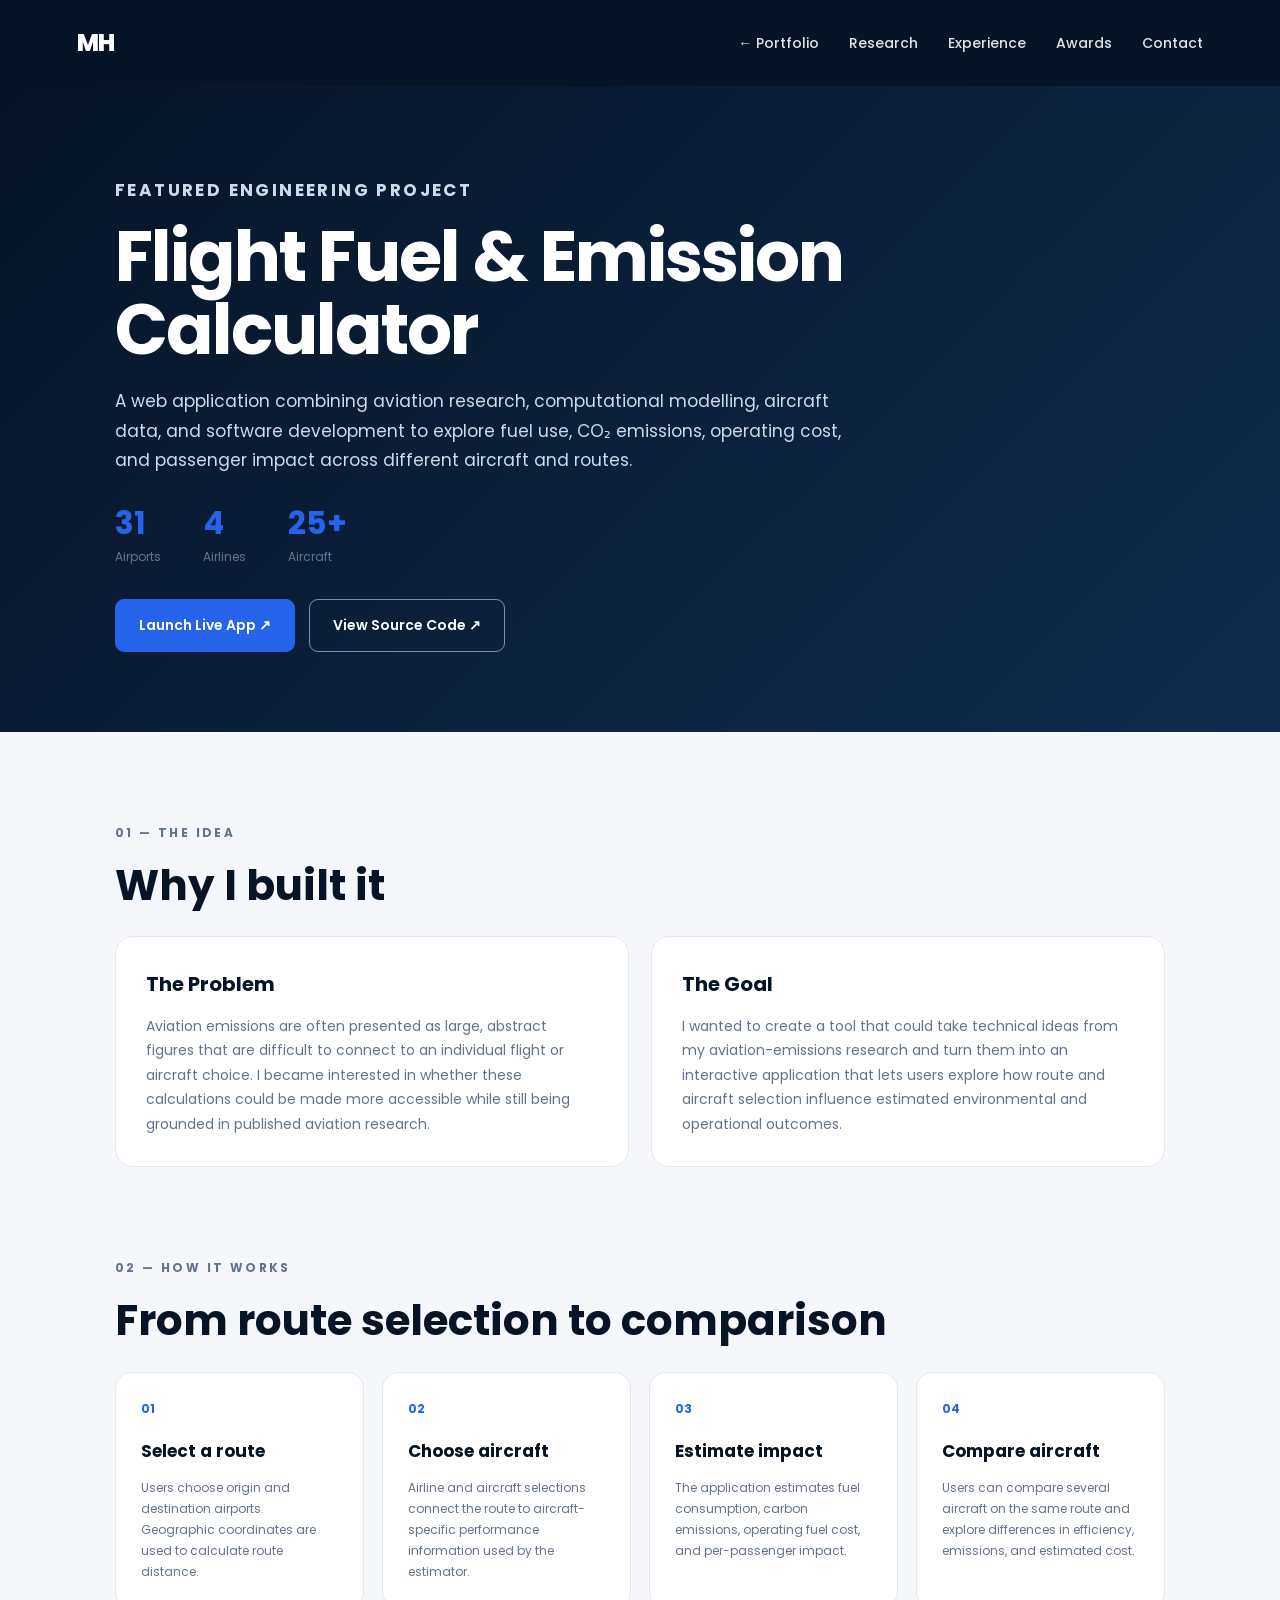
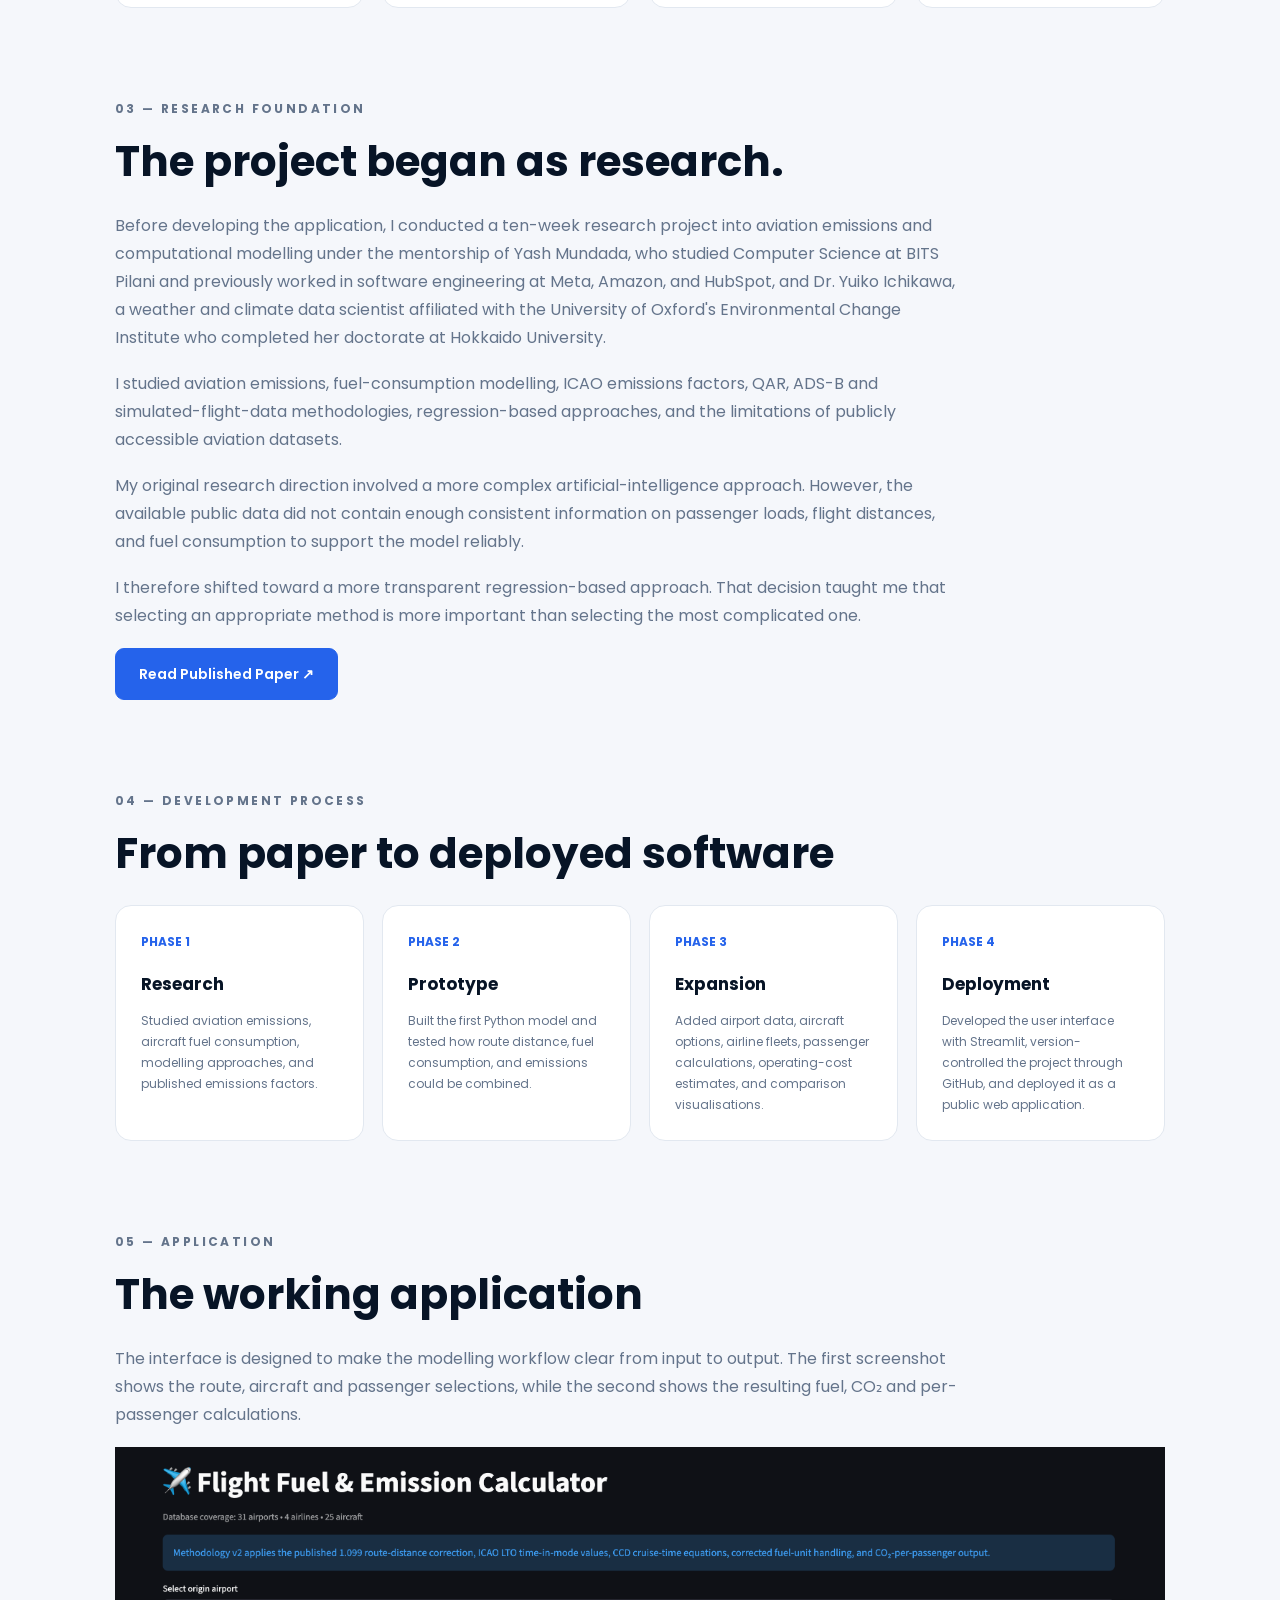
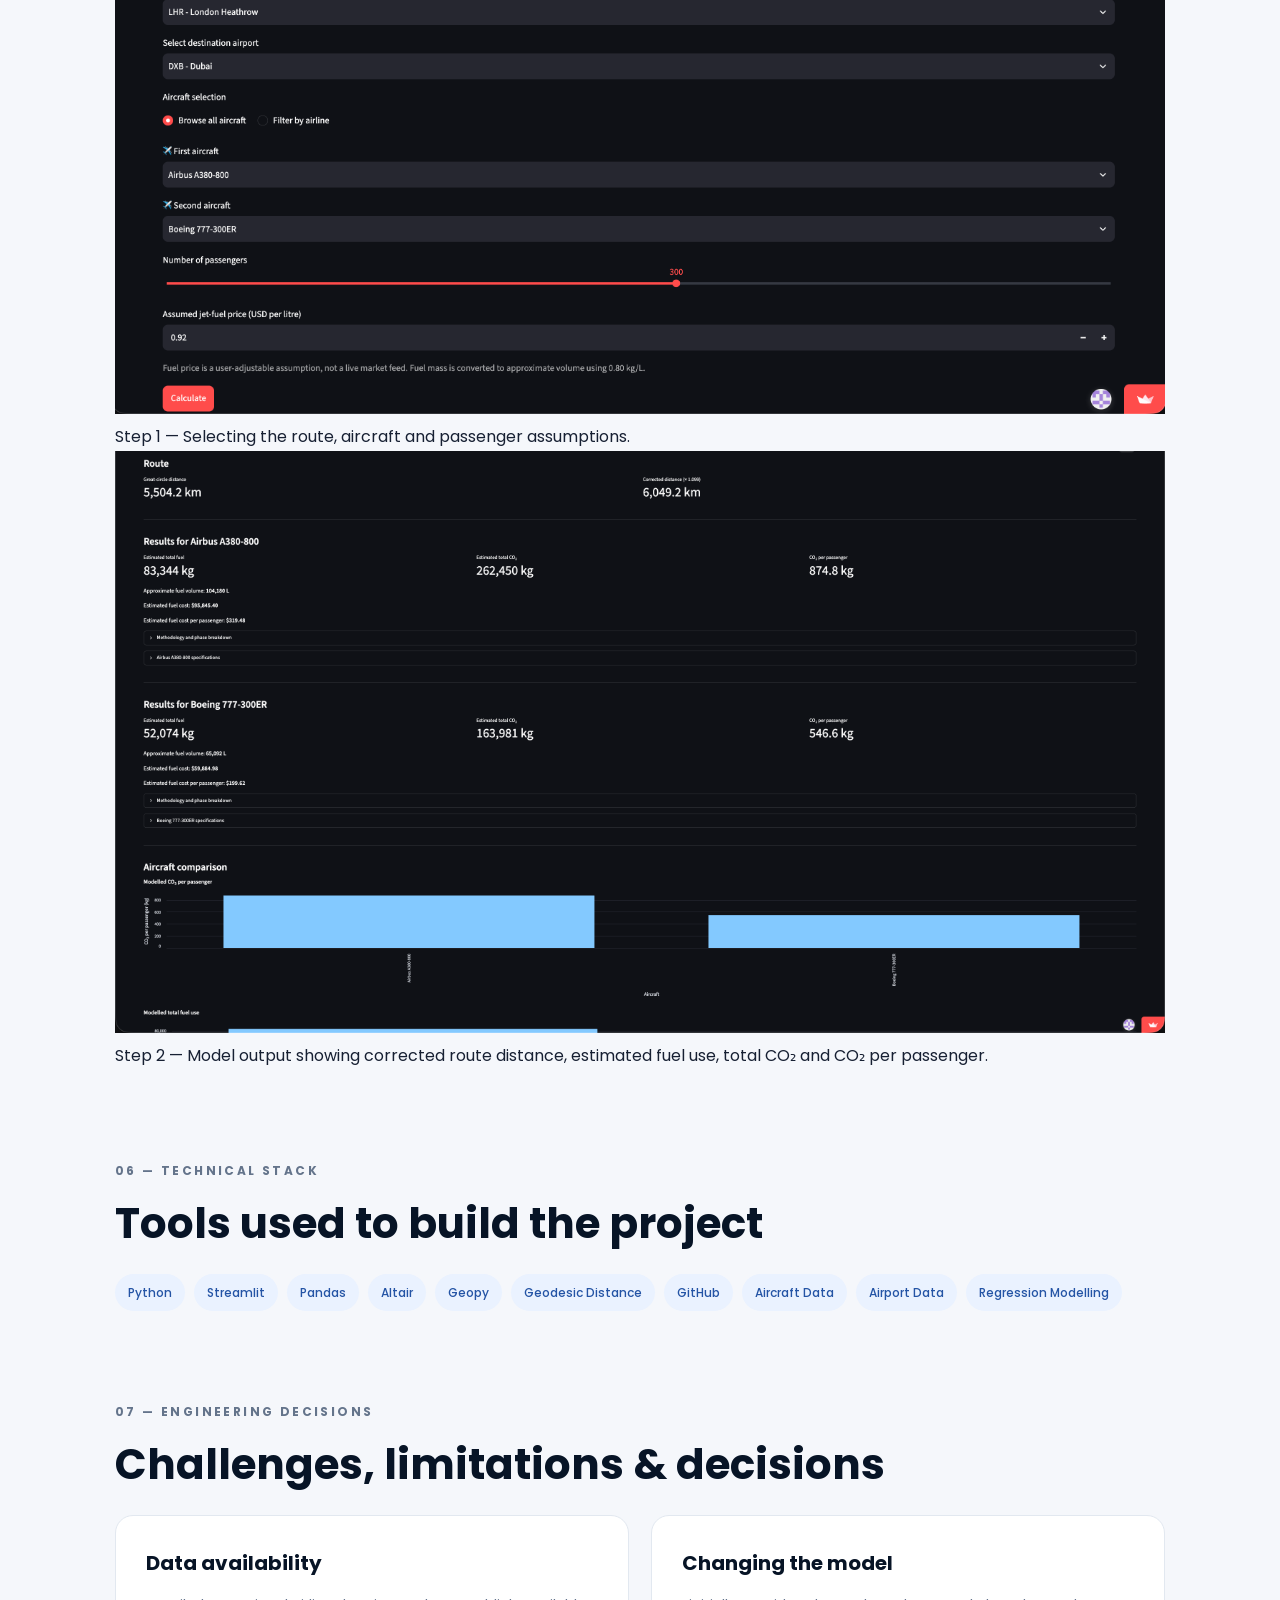
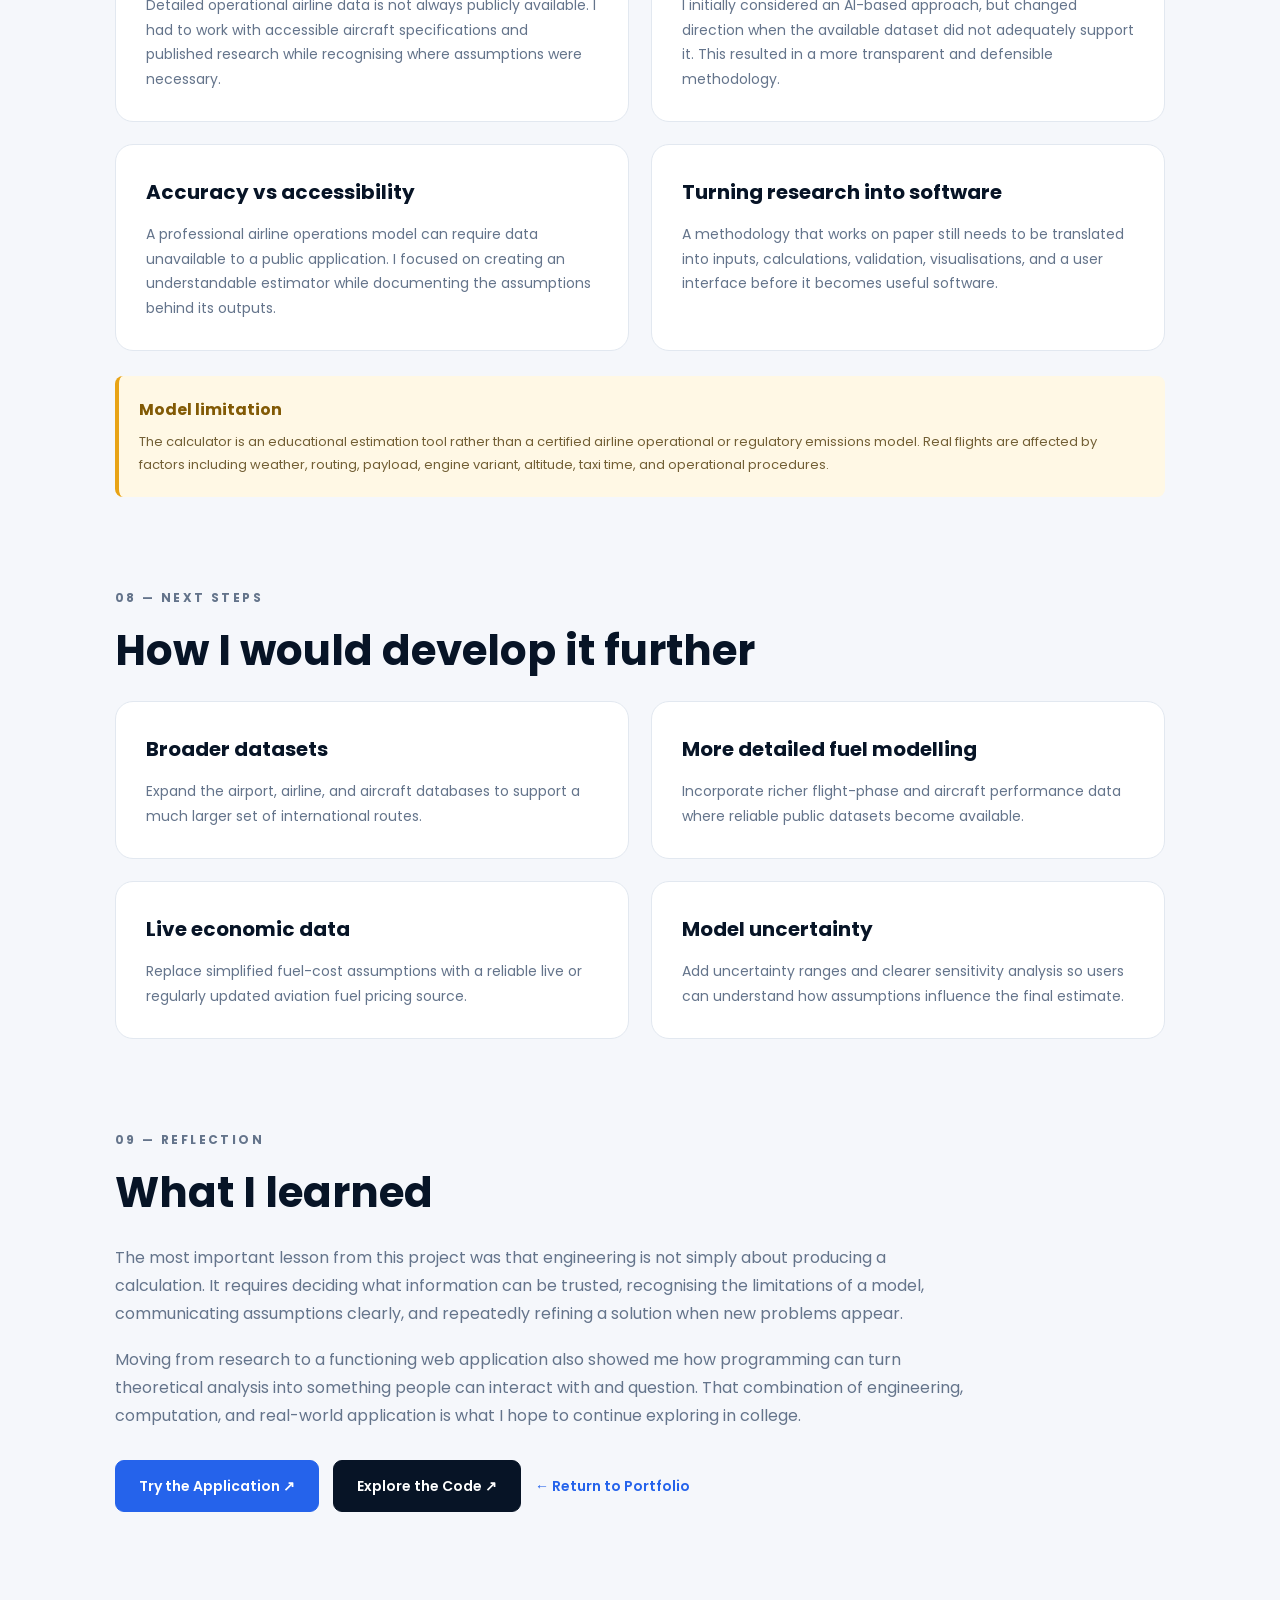
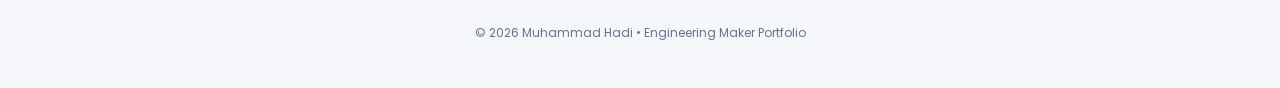
==== commit a7fa48ae: "Update project.html" ====
--- a/project.html
+++ b/project.html
@@ -284,13 +284,15 @@
         The project began as research.
     </h2>
 
-   <p>
-    
+  <p>
     Before developing the application, I conducted a ten-week research
     project into aviation emissions and computational modelling under
     the mentorship of Yash Mundada, who studied Computer Science at
     BITS Pilani and previously worked in software engineering at Meta,
-    Amazon, and HubSpot.
+    Amazon, and HubSpot, and Dr. Yuiko Ichikawa, a weather and climate
+    data scientist affiliated with the University of Oxford's
+    Environmental Change Institute who completed her doctorate at
+    Hokkaido University.
 </p>
 
 
@@ -682,7 +684,7 @@
         </a>
 
         <a
-            href="https://github.com/mhadijaz69/flight-emissions-app"
+            href="https://github.com/muhammad7hadii/flight-emissions-app"
             target="_blank"
             rel="noopener noreferrer"
             class="btn dark-btn"
